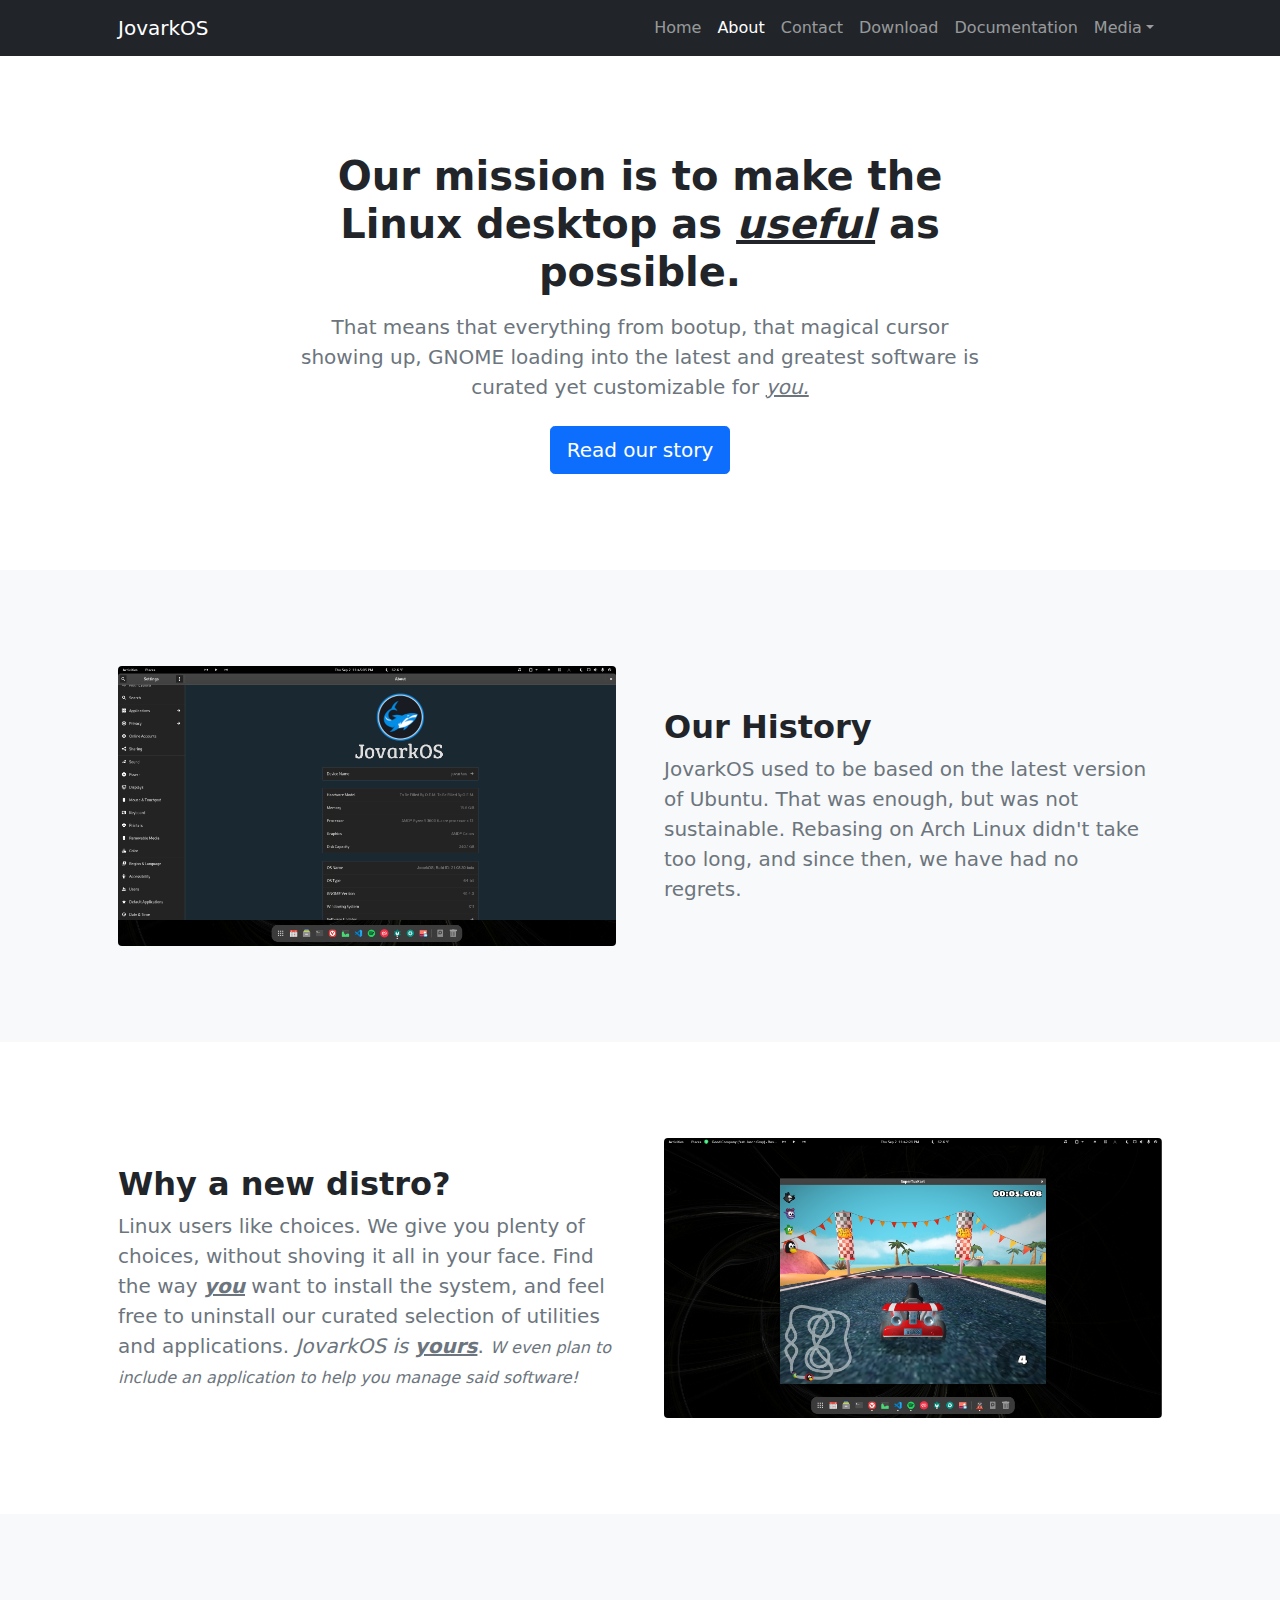
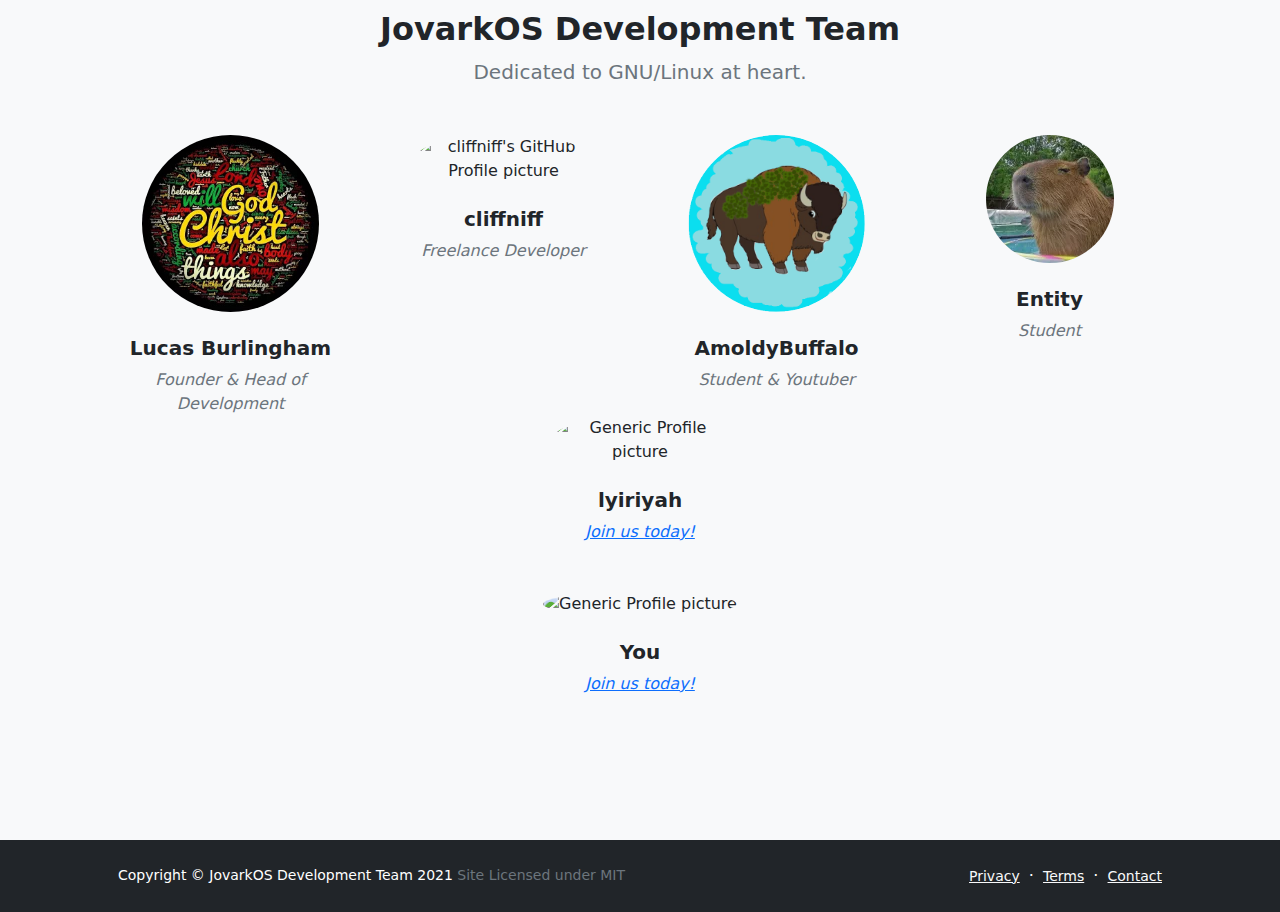
==== about.html @ fe16c9bf "Add lyiriyah to development team" ====
<!DOCTYPE html>
<html lang="en">

<head>
    <meta charset="utf-8" />
    <meta name="viewport" content="width=device-width, initial-scale=1, shrink-to-fit=no" />
    <meta name="description"
        content="About the JovarkOS Development Team. JovarkOS is an Arch-based GNU/Linux distribution offering stability, usability, and speed, in that order. Join us today!" />
    <meta name="author" content="JovarkOS Development Team, Lucas Burlingham" />
    <title>JovarkOS - About</title>
    <!-- Favicon-->
    <link rel="icon" type="image/x-icon" href="assets/favicon.ico" />
    <!-- Bootstrap icons-->
    <link href="https://cdn.jsdelivr.net/npm/bootstrap-icons@1.5.0/font/bootstrap-icons.css" rel="stylesheet" />
    <!-- FontAwesome 5.15.3 CSS -->
    <link rel="stylesheet" href="https://cdnjs.cloudflare.com/ajax/libs/font-awesome/5.15.3/css/all.min.css"
        integrity="sha512-iBBXm8fW90+nuLcSKlbmrPcLa0OT92xO1BIsZ+ywDWZCvqsWgccV3gFoRBv0z+8dLJgyAHIhR35VZc2oM/gI1w=="
        crossorigin="anonymous" referrerpolicy="no-referrer" defer />
    <!-- (Optional) Use CSS or JS implementation -->
    <script src="https://cdnjs.cloudflare.com/ajax/libs/font-awesome/5.15.3/js/all.min.js"
        integrity="sha512-RXf+QSDCUQs5uwRKaDoXt55jygZZm2V++WUZduaU/Ui/9EGp3f/2KZVahFZBKGH0s774sd3HmrhUy+SgOFQLVQ=="
        crossorigin="anonymous" referrerpolicy="no-referrer" defer></script>
    <!-- Core theme CSS (includes Bootstrap)-->
    <link href="css/styles.css" rel="stylesheet" />
    <link rel="canonical" href="https://jovarkos.org/contact.html">

</head>

<body class="d-flex flex-column">
    <main class="flex-shrink-0">
        <!-- Navigation-->
        <nav class="navbar navbar-expand-lg navbar-dark bg-dark">
            <div class="container px-5">
                <a class="navbar-brand" href="index.html">JovarkOS</a>
                <button class="navbar-toggler" type="button" data-bs-toggle="collapse"
                    data-bs-target="#navbarSupportedContent" aria-controls="navbarSupportedContent"
                    aria-expanded="false" aria-label="Toggle navigation"><span
                        class="navbar-toggler-icon"></span></button>
                <div class="collapse navbar-collapse" id="navbarSupportedContent">
                    <ul class="navbar-nav ms-auto mb-2 mb-lg-0">
                        <li class="nav-item"><a class="nav-link" href="index.html">Home</a></li>
                        <li class="nav-item"><a class="nav-link active" href="about.html">About</a></li>
                        <li class="nav-item"><a class="nav-link" href="contact.html">Contact</a></li>
                        <li class="nav-item"><a class="nav-link" href="download.html">Download</a></li>
                        <li class="nav-item"><a class="nav-link" href="https://docs.jovarkos.org/#/">Documentation</a>
                        </li>
                        <li class="nav-item dropdown">
                            <a class="nav-link dropdown-toggle" id="navbarDropdownBlog" href="#" role="button"
                                data-bs-toggle="dropdown" aria-expanded="false">Media</a>
                            <ul class="dropdown-menu dropdown-menu-end" aria-labelledby="navbarDropdownBlog">
                                <li><a class="dropdown-item" href="https://twitter.com/jovarkos">Twitter</a></li>
                                <li><a class="dropdown-item" href="screenshots.html">Screenshots</a></li>
                            </ul>
                        </li>
                    </ul>
                </div>
            </div>
        </nav>
        <!-- Header-->
        <header class="py-5">
            <div class="container px-5">
                <div class="row justify-content-center">
                    <div class="col-lg-8 col-xxl-6">
                        <div class="text-center my-5">
                            <h1 class="fw-bolder mb-3">Our mission is to make the Linux desktop as <u><i>useful</i></u>
                                as possible.
                            </h1>
                            <p class="lead fw-normal text-muted mb-4">That means that everything from bootup, that
                                magical cursor showing up, GNOME loading into the latest and greatest software is
                                curated yet customizable for <i><u>you.</u></i></p>
                            <a class="btn btn-primary btn-lg" href="#scroll-target">Read our story</a>
                        </div>
                    </div>
                </div>
            </div>
        </header>
        <!-- history section -->
        <section class="py-5 bg-light" id="scroll-target">
            <div class="container px-5 my-5">
                <div class="row gx-5 align-items-center">
                    <div class="col-lg-6"><img class="img-fluid rounded mb-5 mb-lg-0" src="assets/jovarkos-settings.png"
                            alt="..." /></div>
                    <div class="col-lg-6">
                        <h2 class="fw-bolder">Our History</h2>
                        <p class="lead fw-normal text-muted mb-0">JovarkOS used to be based on the latest version of
                            Ubuntu. That was enough, but was not sustainable. Rebasing on Arch Linux didn't take too
                            long, and since then, we have had no regrets. <i class="fab fa-linux"></i></p>
                    </div>
                </div>
            </div>
        </section>
        <!-- why jovarkos distro section -->
        <section class="py-5">
            <div class="container px-5 my-5">
                <div class="row gx-5 align-items-center">
                    <div class="col-lg-6 order-first order-lg-last"><img class="img-fluid rounded mb-5 mb-lg-0"
                            src="assets/gaming.png" alt="..." /></div>
                    <div class="col-lg-6">
                        <h2 class="fw-bolder">Why a new distro?</h2>
                        <p class="lead fw-normal text-muted mb-0">Linux users like choices. We give you plenty of
                            choices, without shoving it all in your face. Find the way <i><b><u>you</u></b></i> want to
                            install the system, and feel free to uninstall our curated selection of utilities and
                            applications. <i>JovarkOS is <b><u>yours</u></b></i>. <span
                                class="text-muted fst-italic fs-6">W
                                even plan
                                to include an application to help you manage said software!</span>
                        </p>
                    </div>
                </div>
            </div>
        </section>
        <!-- Team members section-->
        <section class="py-5 bg-light">
            <div class="container px-5 my-5">
                <div class="text-center">
                    <h2 class="fw-bolder">JovarkOS Development Team</h2>
                    <p class="lead fw-normal text-muted mb-5">Dedicated to GNU/Linux at heart.</p>
                </div>
                <div class="row gx-5 row-cols-1 row-cols-sm-2 row-cols-xl-4 justify-content-center">
                    <div class="col mb-5 mb-5 mb-xl-0">
                        <div class="text-center">
                            <img class="img-fluid rounded-circle mb-4 px-4" src="assets/profile.jpg"
                                alt="Lucas Burlingham's GitHub Profile Picture" loading="lazy" />
                            <h5 class="fw-bolder">Lucas Burlingham</h5>
                            <div class="fst-italic text-muted">Founder &amp; Head of Development</div>
                        </div>
                    </div>
                    <div class="col mb-5 mb-5 mb-xl-0">
                        <div class="text-center">
                            <img class="img-fluid rounded-circle mb-4 px-4"
                                src="https://avatars.githubusercontent.com/u/53598550?v=4"
                                alt="cliffniff's GitHub Profile picture" loading="lazy" />
                            <h5 class="fw-bolder">cliffniff</h5>
                            <div class="fst-italic text-muted">Freelance Developer</div>
                        </div>
                    </div>
                    <div class="col mb-5 mb-5 mb-sm-0">
                        <div class="text-center">
                            <img class="img-fluid rounded-circle mb-4 px-4" src="assets/amoldybuffalo.png"
                                alt="AmoldyBuffalo's GitHub Profile picture" loading="lazy" />
                            <h5 class="fw-bolder">AmoldyBuffalo</h5>
                            <div class="fst-italic text-muted">Student &amp; Youtuber</div>
                        </div>
                    </div>
                    <div class="col mb-5">
                        <div class="text-center">
                            <img class="img-fluid rounded-circle mb-4 px-4" src="assets/entity.png"
                                alt="Capybara as a profile picture" loading="lazy" />
                            <h5 class="fw-bolder">Entity</h5>
                            <div class="fst-italic text-muted">Student</div>
                        </div>
                    </div>
                    <div class="col mb-5">
                        <div class="text-center">
                            <img class="img-fluid rounded-circle mb-4 px-4"
                                src="https://d1ras9cbx5uamo.cloudfront.net/eyJidWNrZXQiOiAiY29tLm51bWVyYWRlIiwgImtleSI6ICJpbnN0cnVjdG9ycy9mOWNiZWM2ODI3NjE0MTBmOGM5OWNlYjUwYTc0MGY3MC5wbmciLCAiZWRpdHMiOiB7InJlc2l6ZSI6IHsid2lkdGgiOiAyNTYsICJoZWlnaHQiOiAyNTZ9fX0="
                                alt="Generic Profile picture" loading="lazy" />
                            <h5 class="fw-bolder">lyiriyah</h5>
                            <div class="fst-italic text-muted"><a href="contact.html">Join us today!</a></div>
                        </div>
                    </div>
                </div>
                <div class="row">
                    <div class="col mb-5">
                        <div class="text-center">
                            <img class="img-fluid rounded-circle mb-4 px-4"
                                src="https://d1ras9cbx5uamo.cloudfront.net/eyJidWNrZXQiOiAiY29tLm51bWVyYWRlIiwgImtleSI6ICJpbnN0cnVjdG9ycy9mOWNiZWM2ODI3NjE0MTBmOGM5OWNlYjUwYTc0MGY3MC5wbmciLCAiZWRpdHMiOiB7InJlc2l6ZSI6IHsid2lkdGgiOiAyNTYsICJoZWlnaHQiOiAyNTZ9fX0="
                                alt="Generic Profile picture" loading="lazy" />
                            <h5 class="fw-bolder">You</h5>
                            <div class="fst-italic text-muted"><a href="contact.html">Join us today!</a></div>
                        </div>
                    </div>
                </div>
            </div>
        </section>
    </main>
    <!-- Footer-->
    <footer class="bg-dark py-4 mt-auto">
        <div class="container px-5">
            <div class="row align-items-center justify-content-between flex-column flex-sm-row">
                <div class="col-auto">
                    <div class="small m-0 text-white">Copyright &copy; JovarkOS Development Team 2021 <span
                            class="text-muted">Site Licensed under MIT</span> </div>
                </div>
                <div class="col-auto">
                    <a class="link-light small" href="#!">Privacy</a>
                    <span class="text-white mx-1">&middot;</span>
                    <a class="link-light small" href="#!">Terms</a>
                    <span class="text-white mx-1">&middot;</span>
                    <a class="link-light small" href="#!">Contact</a>
                </div>
            </div>
        </div>
    </footer>
    <!-- Bootstrap core JS-->
    <script src="https://cdn.jsdelivr.net/npm/bootstrap@5.1.0/dist/js/bootstrap.bundle.min.js"></script>
    <!-- Core theme JS-->
    <script data-goatcounter="https://jovarkos.goatcounter.com/count" src="js/scripts.js"></script>
    <script type="text/javascript" src="https://cdn.ywxi.net/js/1.js" async></script>
</body>

</html>
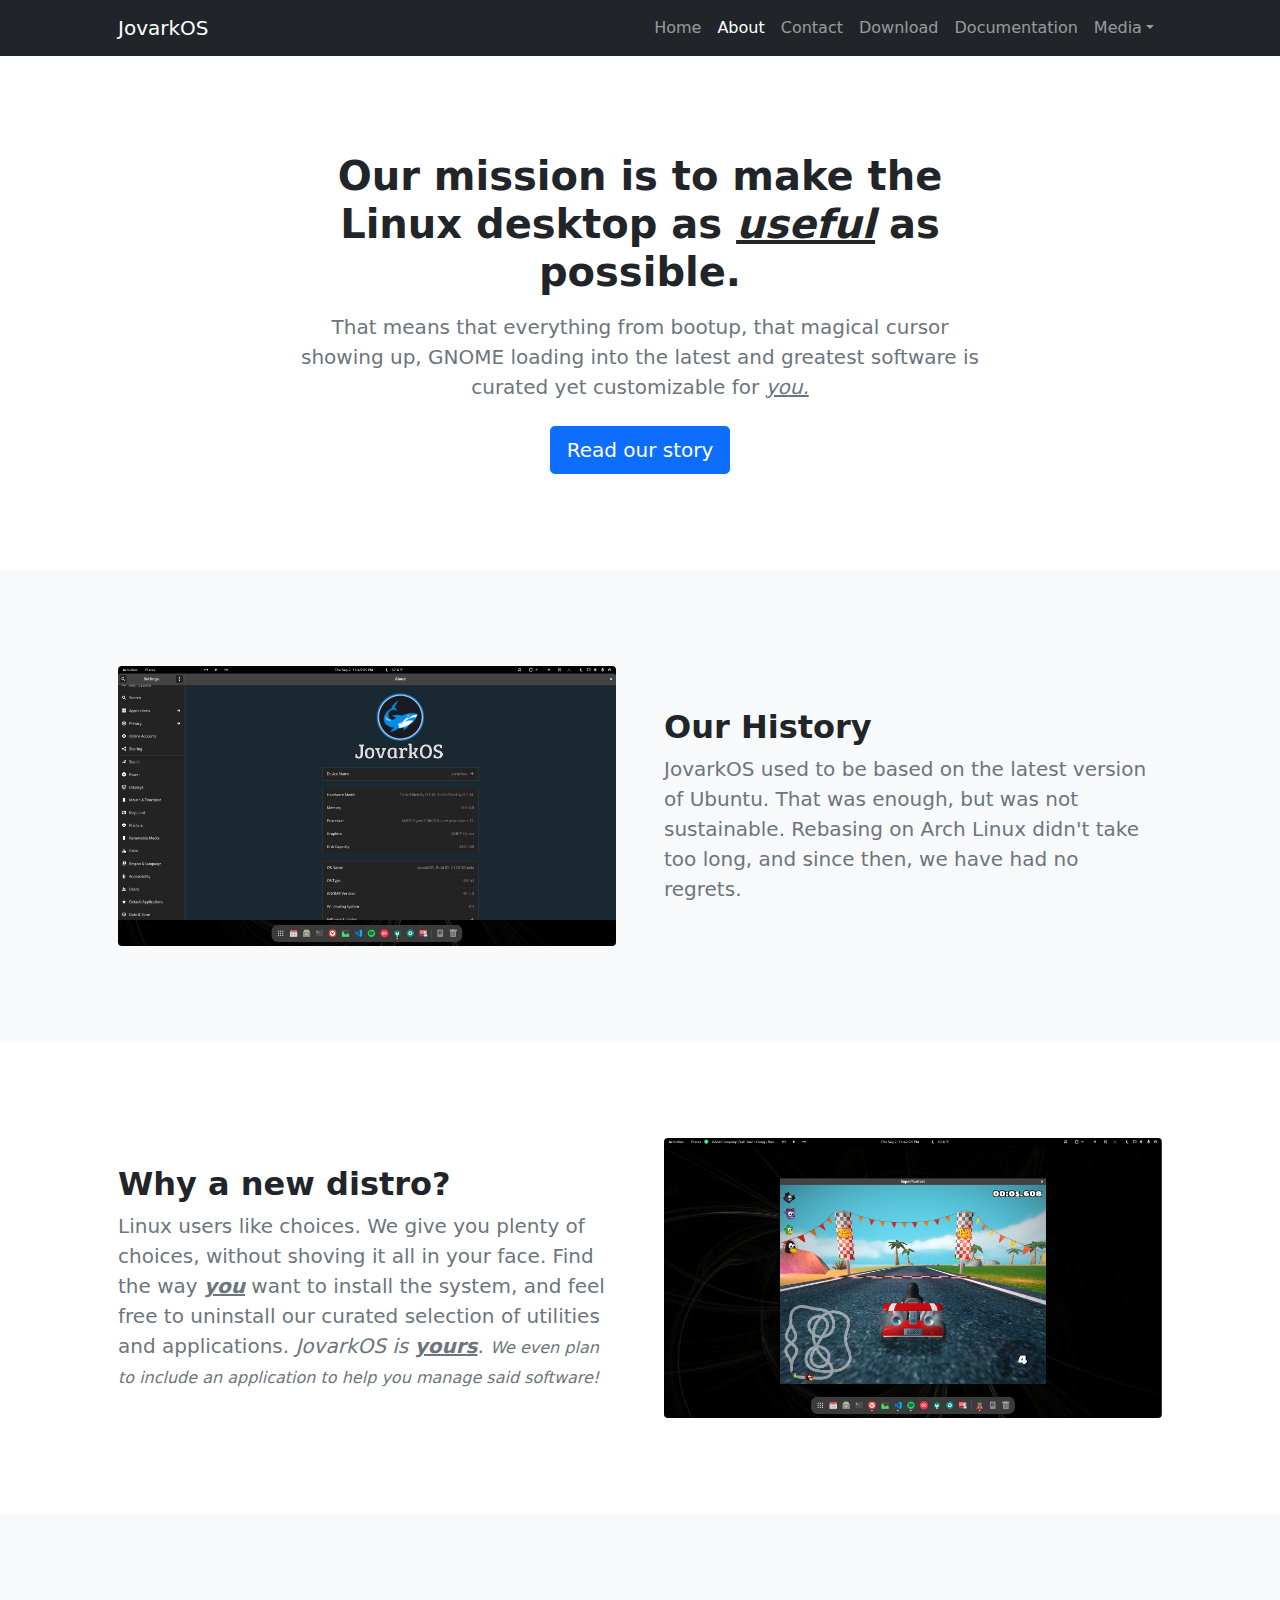
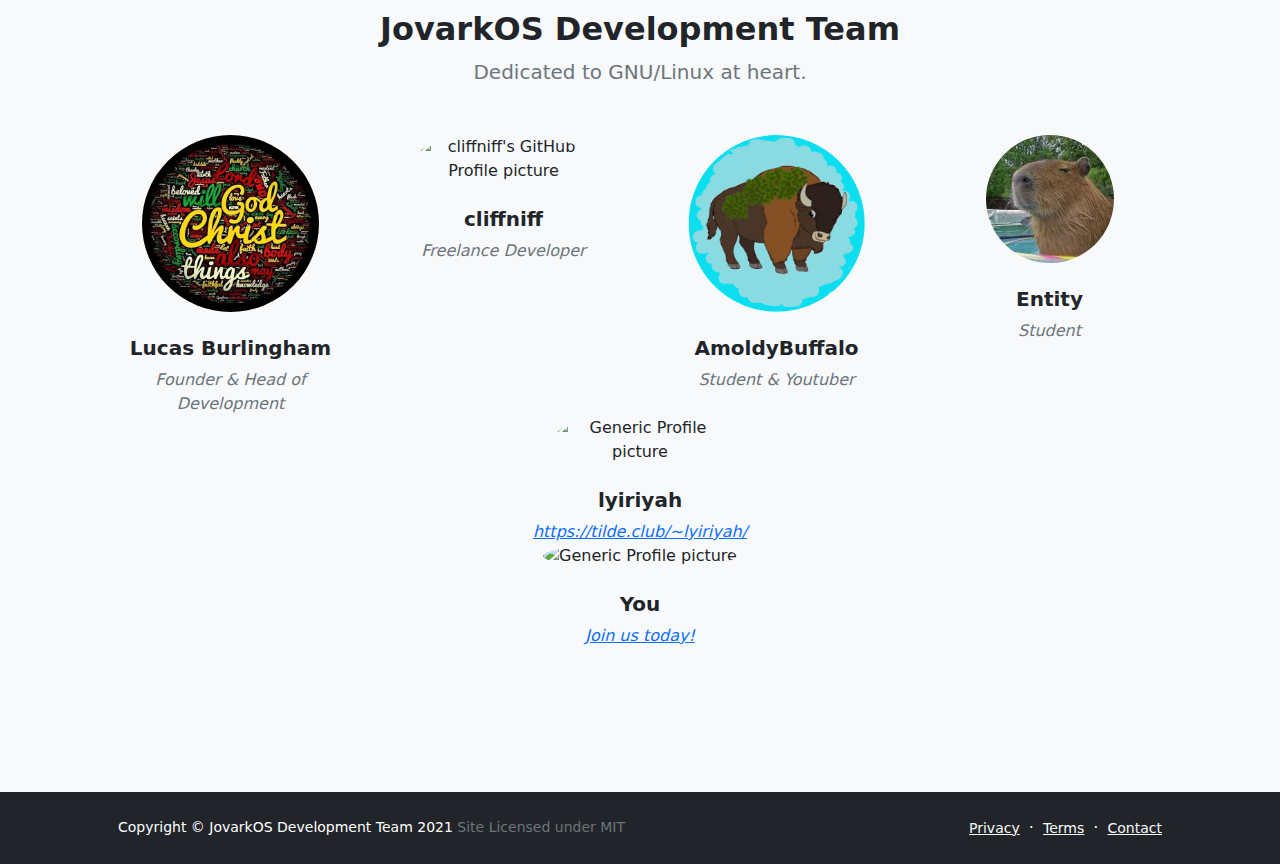
==== commit 14a31a5d: "`We` issue" ====
--- a/about.html
+++ b/about.html
@@ -101,7 +101,7 @@
                             choices, without shoving it all in your face. Find the way <i><b><u>you</u></b></i> want to
                             install the system, and feel free to uninstall our curated selection of utilities and
                             applications. <i>JovarkOS is <b><u>yours</u></b></i>. <span
-                                class="text-muted fst-italic fs-6">W
+                                class="text-muted fst-italic fs-6">We
                                 even plan
                                 to include an application to help you manage said software!</span>
                         </p>
@@ -134,7 +134,7 @@
                             <div class="fst-italic text-muted">Freelance Developer</div>
                         </div>
                     </div>
-                    <div class="col mb-5 mb-5 mb-sm-0">
+                    <div class="col mb-5 mb-5 mb-xl-0">
                         <div class="text-center">
                             <img class="img-fluid rounded-circle mb-4 px-4" src="assets/amoldybuffalo.png"
                                 alt="AmoldyBuffalo's GitHub Profile picture" loading="lazy" />
@@ -142,7 +142,7 @@
                             <div class="fst-italic text-muted">Student &amp; Youtuber</div>
                         </div>
                     </div>
-                    <div class="col mb-5">
+                    <div class="col mb-5 mb-5 mb-xl-0">
                         <div class="text-center">
                             <img class="img-fluid rounded-circle mb-4 px-4" src="assets/entity.png"
                                 alt="Capybara as a profile picture" loading="lazy" />
@@ -150,13 +150,14 @@
                             <div class="fst-italic text-muted">Student</div>
                         </div>
                     </div>
-                    <div class="col mb-5">
+                    <div class="col mb-5 mb-5 mb-xl-0">
                         <div class="text-center">
                             <img class="img-fluid rounded-circle mb-4 px-4"
                                 src="https://d1ras9cbx5uamo.cloudfront.net/eyJidWNrZXQiOiAiY29tLm51bWVyYWRlIiwgImtleSI6ICJpbnN0cnVjdG9ycy9mOWNiZWM2ODI3NjE0MTBmOGM5OWNlYjUwYTc0MGY3MC5wbmciLCAiZWRpdHMiOiB7InJlc2l6ZSI6IHsid2lkdGgiOiAyNTYsICJoZWlnaHQiOiAyNTZ9fX0="
                                 alt="Generic Profile picture" loading="lazy" />
                             <h5 class="fw-bolder">lyiriyah</h5>
-                            <div class="fst-italic text-muted"><a href="contact.html">Join us today!</a></div>
+                            <div class="fst-italic text-muted"><a href="https://tilde.club/~lyiriyah/"
+                                    target="_blank">https://tilde.club/~lyiriyah/</a></div>
                         </div>
                     </div>
                 </div>
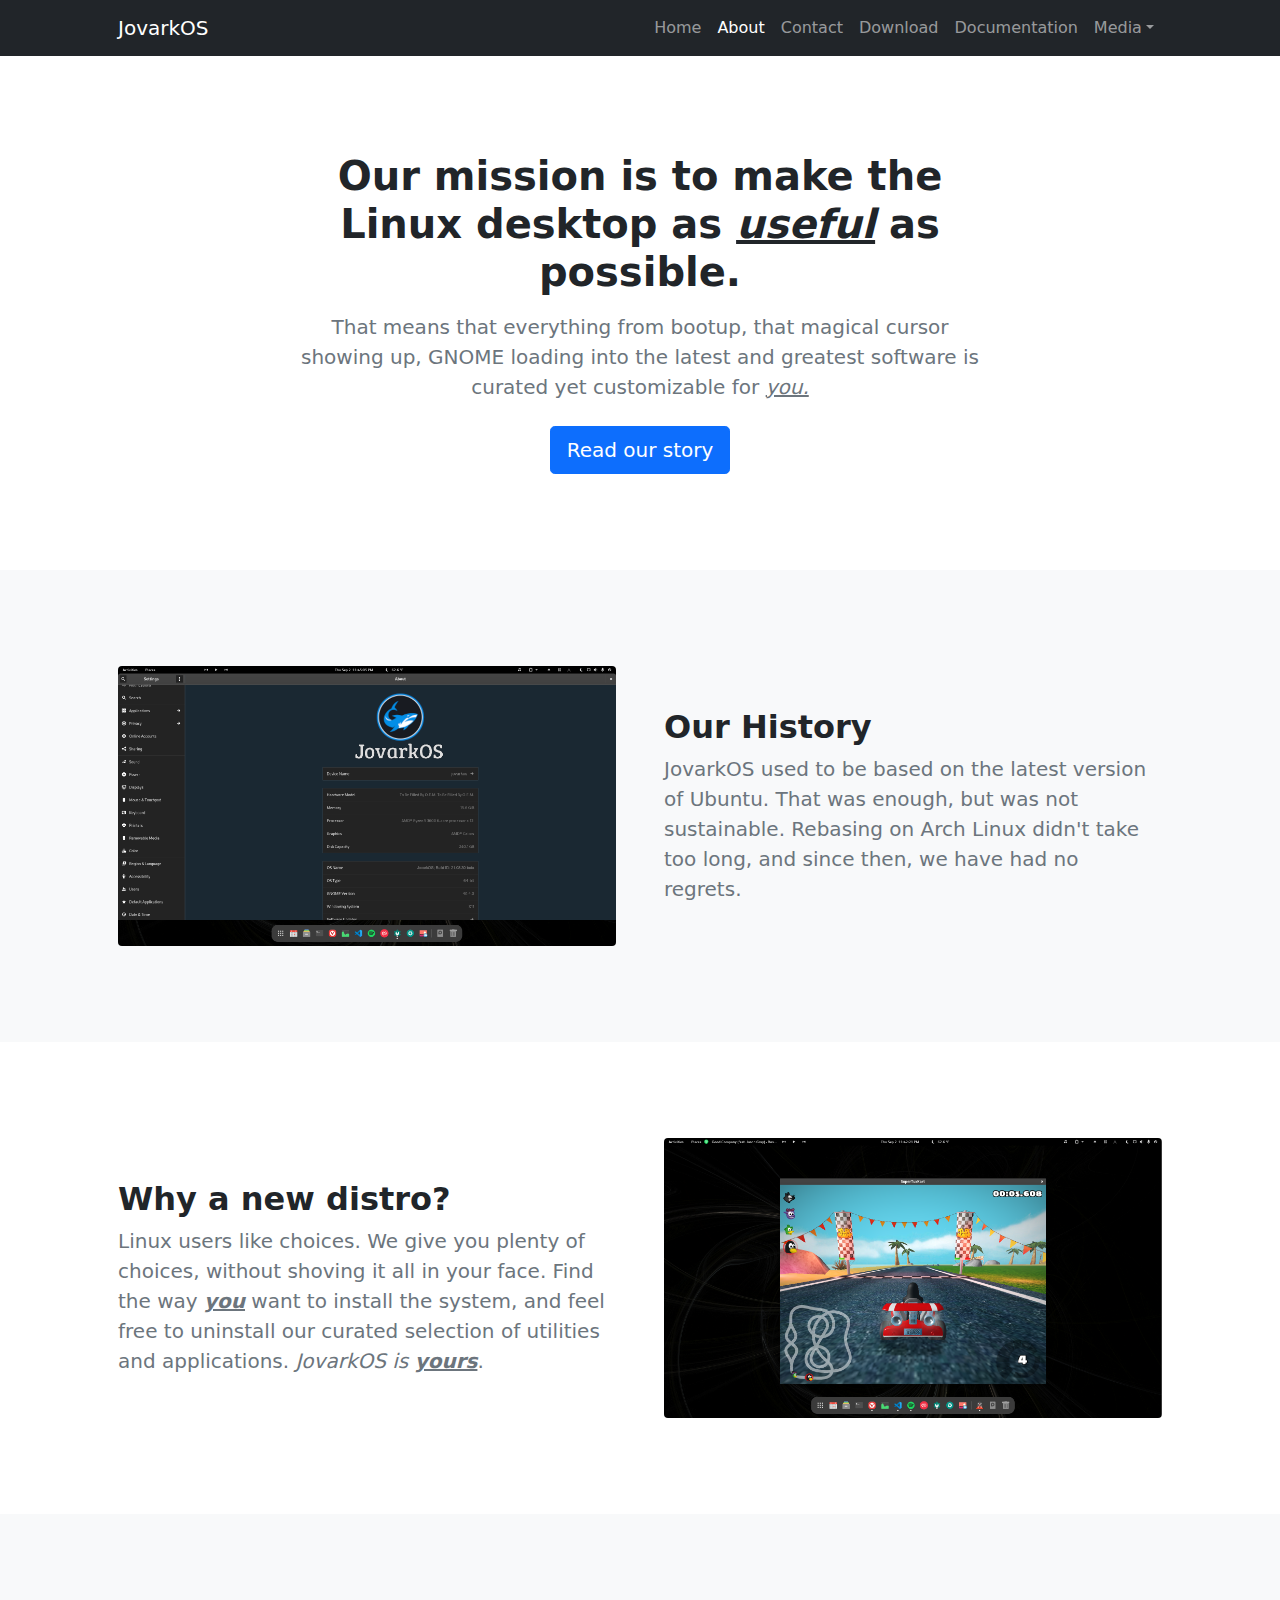
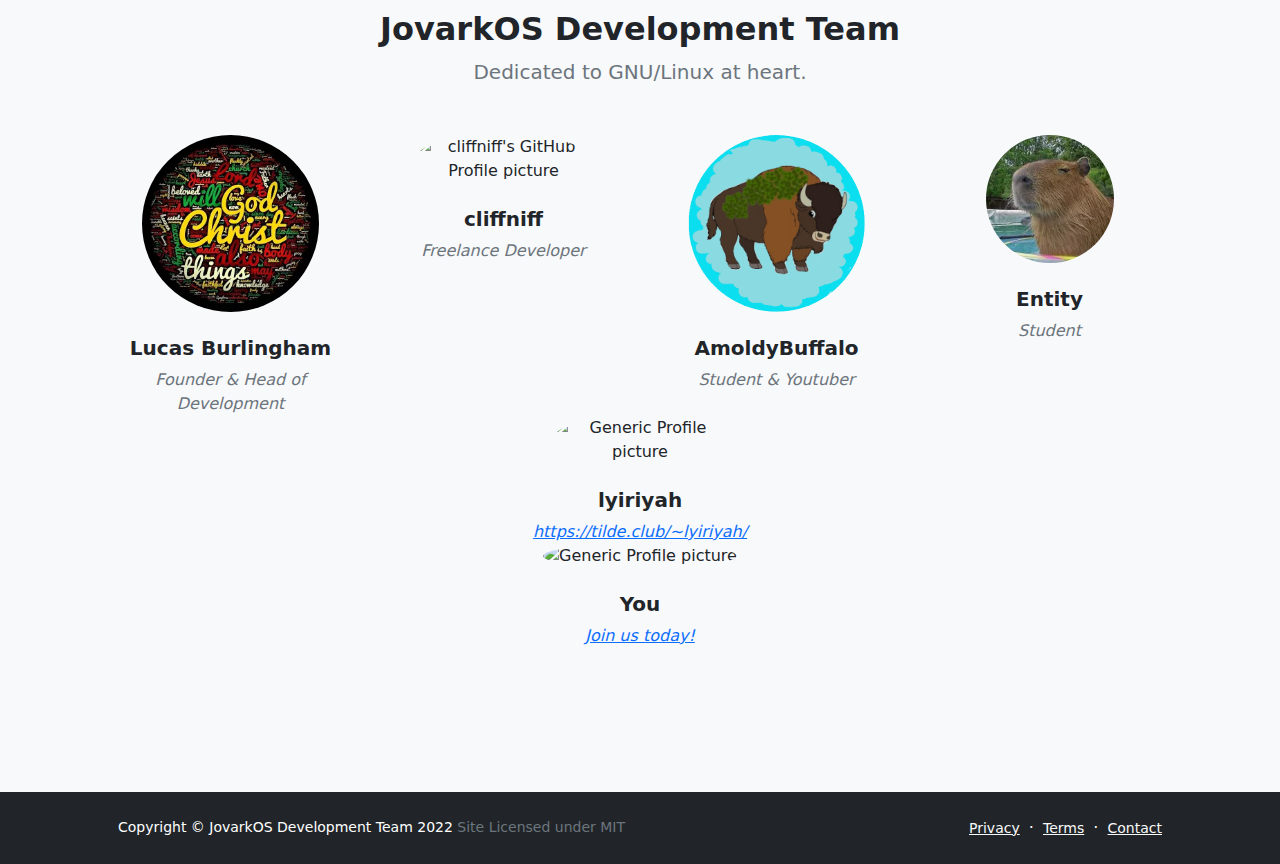
==== commit c622a742: "Update copywrite year" ====
--- a/about.html
+++ b/about.html
@@ -100,10 +100,7 @@
                         <p class="lead fw-normal text-muted mb-0">Linux users like choices. We give you plenty of
                             choices, without shoving it all in your face. Find the way <i><b><u>you</u></b></i> want to
                             install the system, and feel free to uninstall our curated selection of utilities and
-                            applications. <i>JovarkOS is <b><u>yours</u></b></i>. <span
-                                class="text-muted fst-italic fs-6">We
-                                even plan
-                                to include an application to help you manage said software!</span>
+                            applications. <i>JovarkOS is <b><u>yours</u></b></i>.
                         </p>
                     </div>
                 </div>
@@ -180,7 +177,7 @@
         <div class="container px-5">
             <div class="row align-items-center justify-content-between flex-column flex-sm-row">
                 <div class="col-auto">
-                    <div class="small m-0 text-white">Copyright &copy; JovarkOS Development Team 2021 <span
+                    <div class="small m-0 text-white">Copyright &copy; JovarkOS Development Team 2022 <span
                             class="text-muted">Site Licensed under MIT</span> </div>
                 </div>
                 <div class="col-auto">
@@ -200,4 +197,4 @@
     <script type="text/javascript" src="https://cdn.ywxi.net/js/1.js" async></script>
 </body>
 
-</html>+</html>
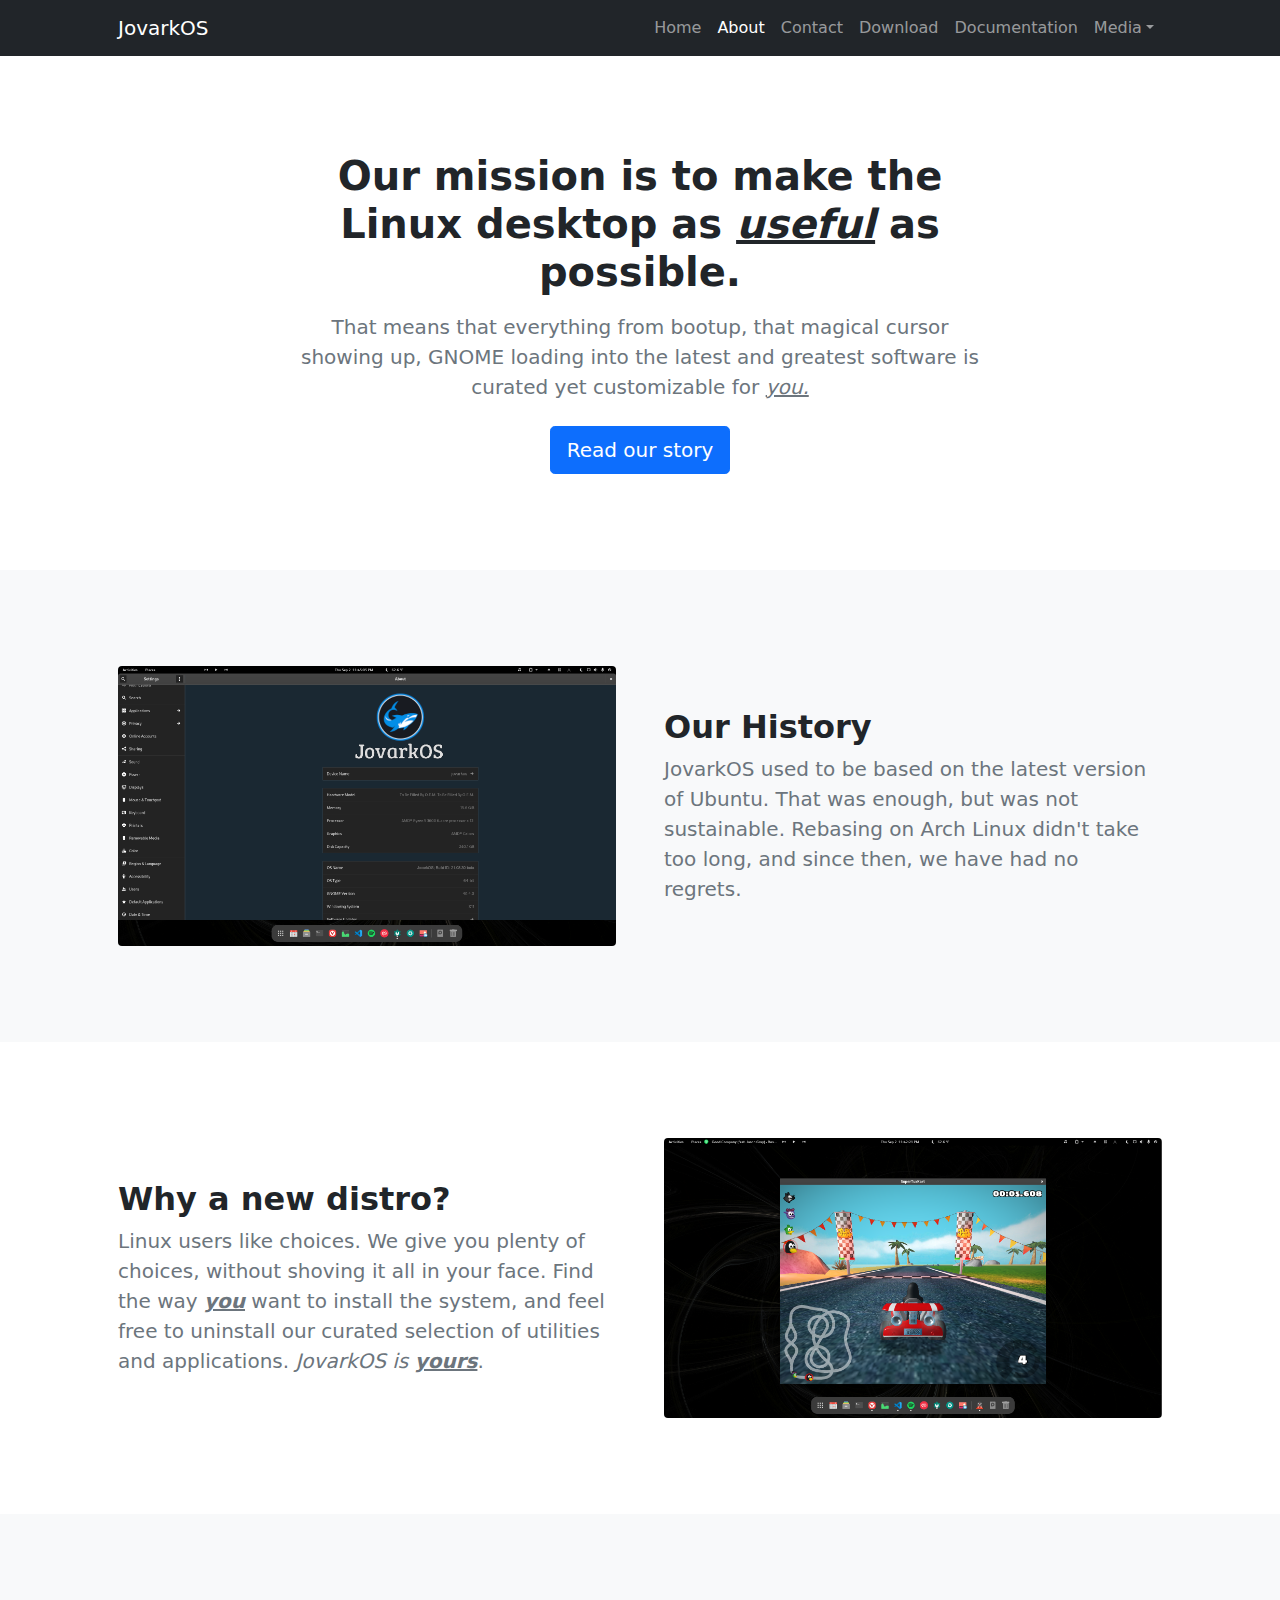
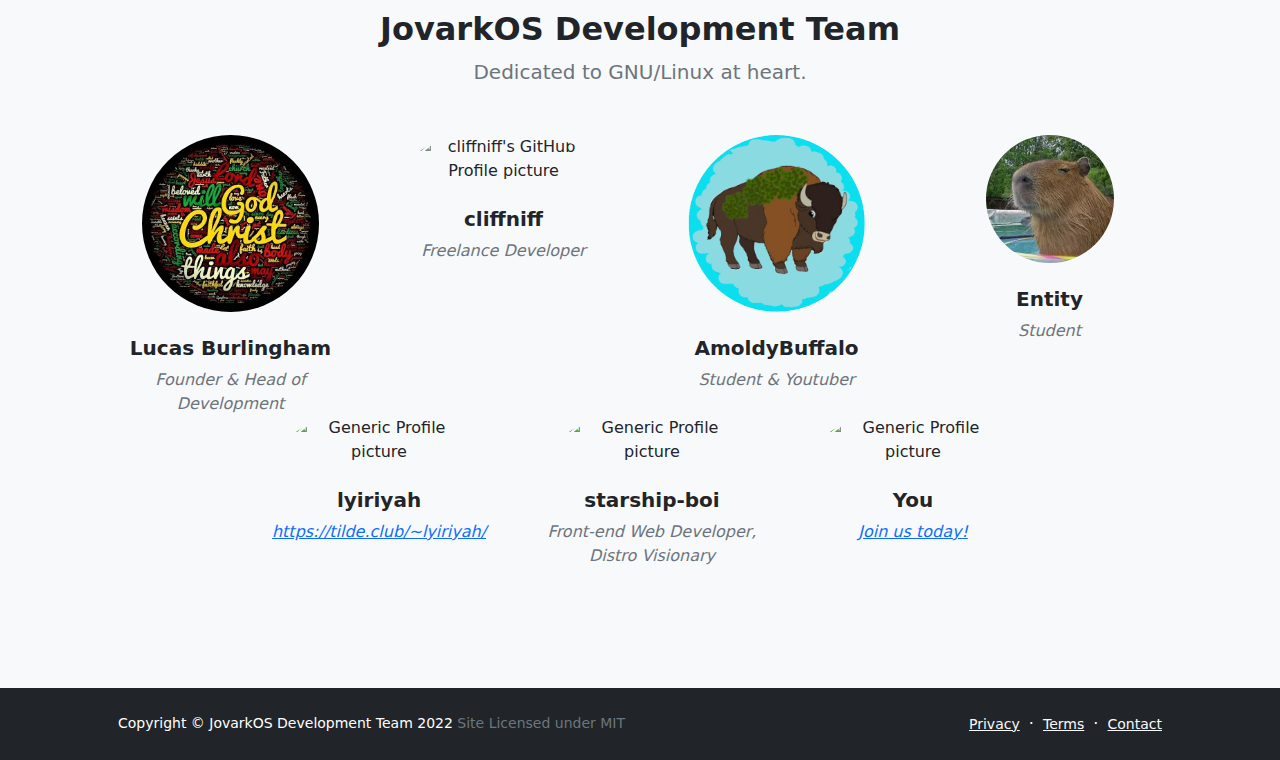
==== commit 7110e35f: "Merge pull request #5 from starship-boi/main" ====
--- a/about.html
+++ b/about.html
@@ -157,6 +157,14 @@
                                     target="_blank">https://tilde.club/~lyiriyah/</a></div>
                         </div>
                     </div>
+                    <div class="col mb-5 mb-5 mb-xl-0">
+                        <div class="text-center">
+                            <img class="img-fluid rounded-circle mb-4 px-4"
+                                src="https://d1ras9cbx5uamo.cloudfront.net/eyJidWNrZXQiOiAiY29tLm51bWVyYWRlIiwgImtleSI6ICJpbnN0cnVjdG9ycy9mOWNiZWM2ODI3NjE0MTBmOGM5OWNlYjUwYTc0MGY3MC5wbmciLCAiZWRpdHMiOiB7InJlc2l6ZSI6IHsid2lkdGgiOiAyNTYsICJoZWlnaHQiOiAyNTZ9fX0="
+                                alt="Generic Profile picture" loading="lazy" />
+                            <h5 class="fw-bolder">starship-boi</h5>
+                            <div class="fst-italic text-muted">Front-end Web Developer, Distro Visionary</div>
+                        </div>
                 </div>
                 <div class="row">
                     <div class="col mb-5">
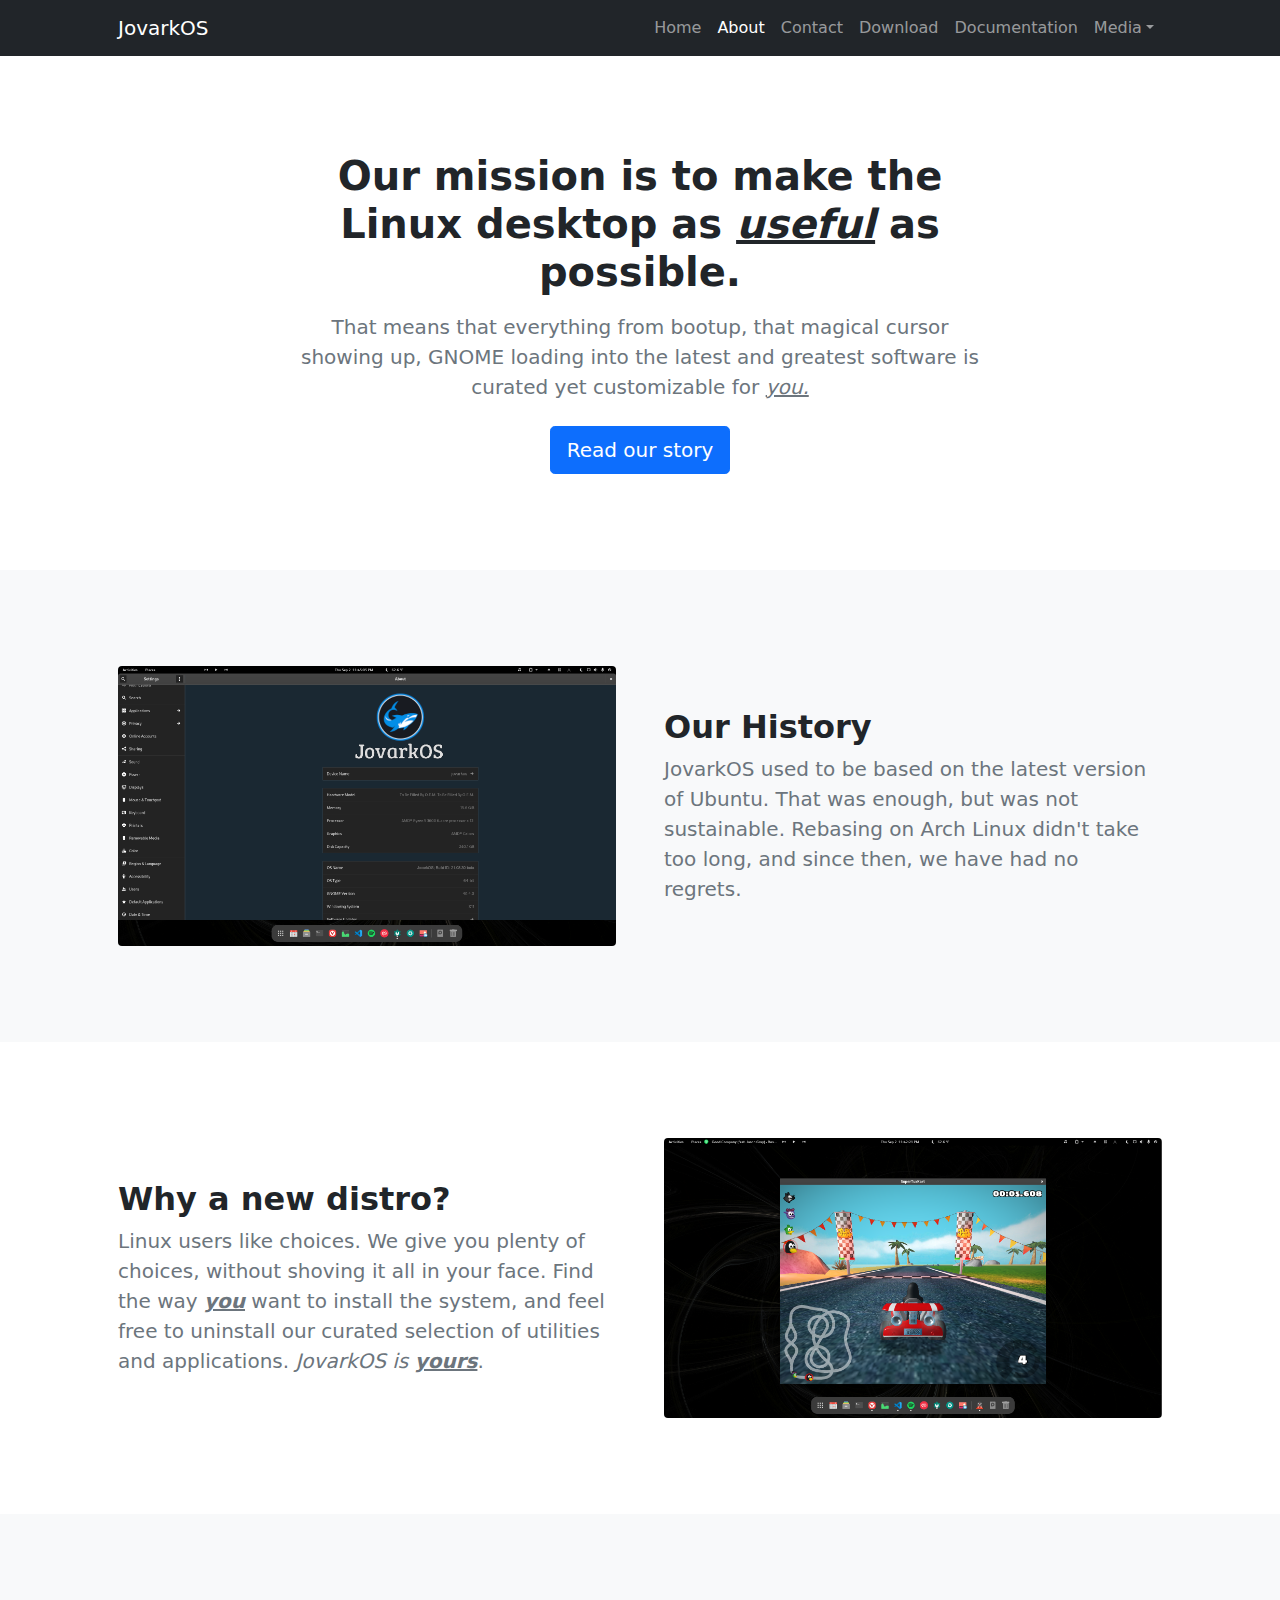
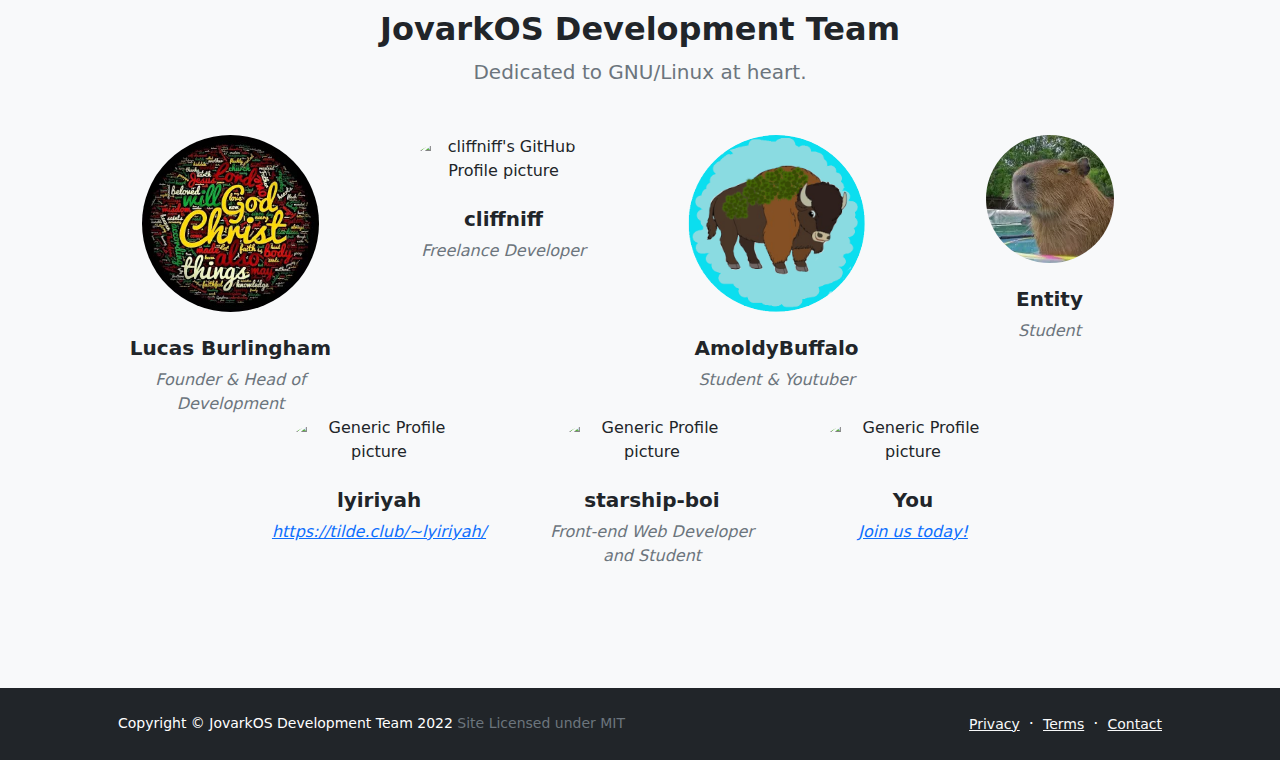
==== commit 5f36d0f6: "Remove distro visionary" ====
--- a/about.html
+++ b/about.html
@@ -163,7 +163,7 @@
                                 src="https://d1ras9cbx5uamo.cloudfront.net/eyJidWNrZXQiOiAiY29tLm51bWVyYWRlIiwgImtleSI6ICJpbnN0cnVjdG9ycy9mOWNiZWM2ODI3NjE0MTBmOGM5OWNlYjUwYTc0MGY3MC5wbmciLCAiZWRpdHMiOiB7InJlc2l6ZSI6IHsid2lkdGgiOiAyNTYsICJoZWlnaHQiOiAyNTZ9fX0="
                                 alt="Generic Profile picture" loading="lazy" />
                             <h5 class="fw-bolder">starship-boi</h5>
-                            <div class="fst-italic text-muted">Front-end Web Developer, Distro Visionary</div>
+                            <div class="fst-italic text-muted">Front-end Web Developer and Student</div>
                         </div>
                 </div>
                 <div class="row">
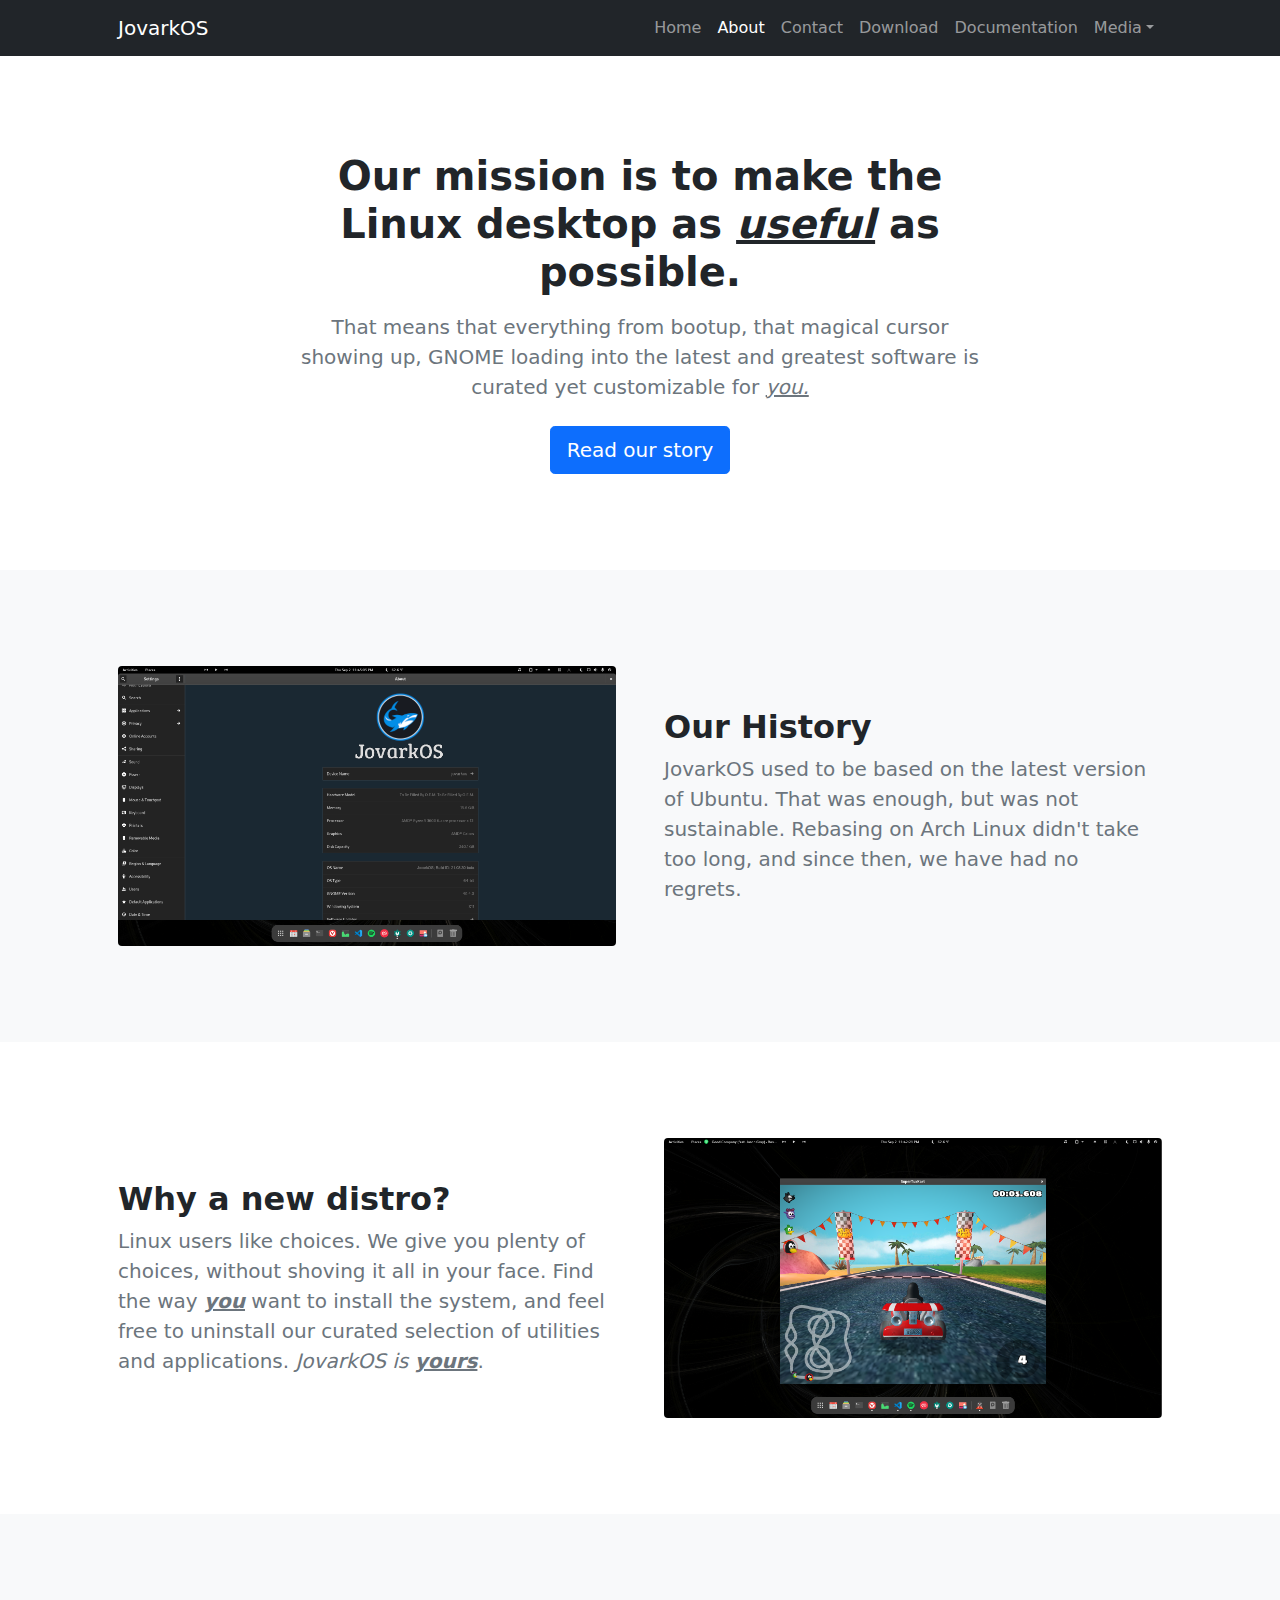
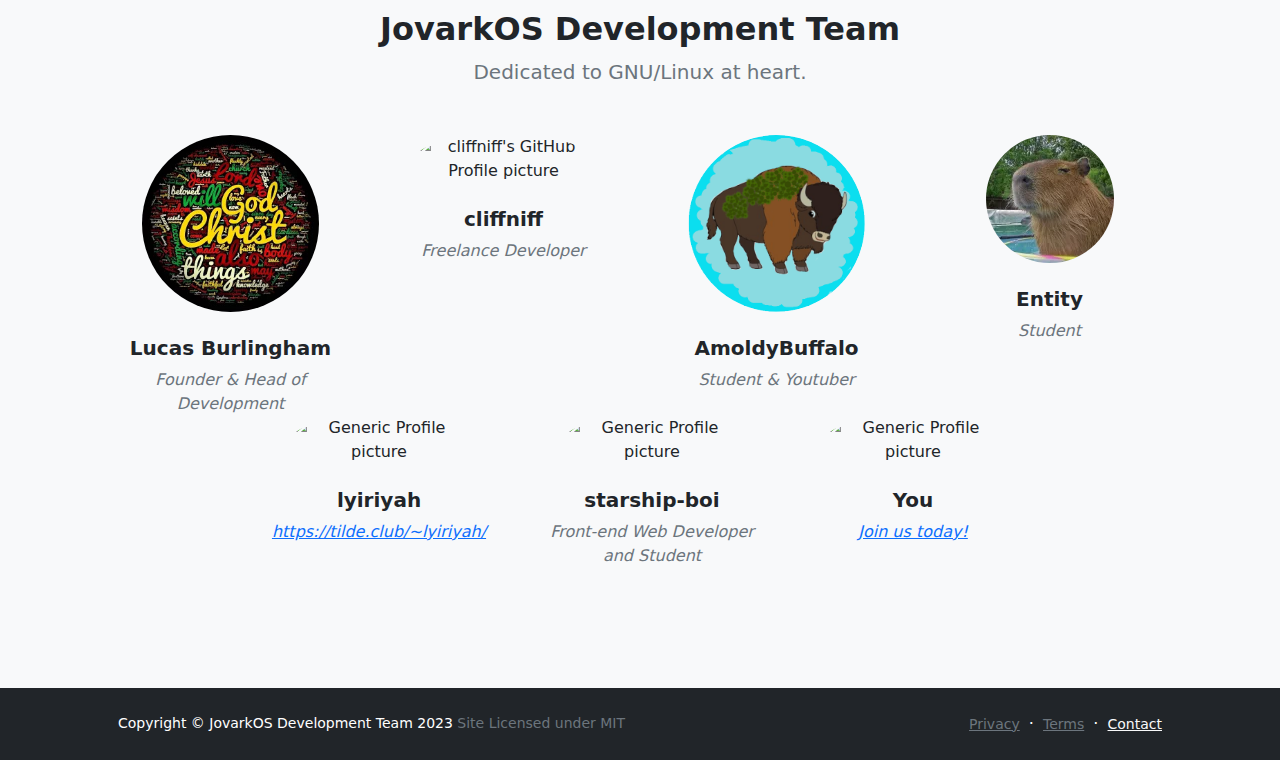
==== commit 830c95fa: "Bring into W3C complience and remove donor option" ====
--- a/about.html
+++ b/about.html
@@ -2,26 +2,26 @@
 <html lang="en">
 
 <head>
-    <meta charset="utf-8" />
-    <meta name="viewport" content="width=device-width, initial-scale=1, shrink-to-fit=no" />
+    <meta charset="utf-8">
+    <meta name="viewport" content="width=device-width, initial-scale=1, shrink-to-fit=no">
     <meta name="description"
-        content="About the JovarkOS Development Team. JovarkOS is an Arch-based GNU/Linux distribution offering stability, usability, and speed, in that order. Join us today!" />
-    <meta name="author" content="JovarkOS Development Team, Lucas Burlingham" />
+        content="About the JovarkOS Development Team. JovarkOS is an Arch-based GNU/Linux distribution offering stability, usability, and speed, in that order. Join us today!">
+    <meta name="author" content="JovarkOS Development Team, Lucas Burlingham">
     <title>JovarkOS - About</title>
     <!-- Favicon-->
-    <link rel="icon" type="image/x-icon" href="assets/favicon.ico" />
+    <link rel="icon" type="image/x-icon" href="assets/favicon.ico">
     <!-- Bootstrap icons-->
-    <link href="https://cdn.jsdelivr.net/npm/bootstrap-icons@1.5.0/font/bootstrap-icons.css" rel="stylesheet" />
+    <link href="https://cdn.jsdelivr.net/npm/bootstrap-icons@1.5.0/font/bootstrap-icons.css" rel="stylesheet">
     <!-- FontAwesome 5.15.3 CSS -->
     <link rel="stylesheet" href="https://cdnjs.cloudflare.com/ajax/libs/font-awesome/5.15.3/css/all.min.css"
         integrity="sha512-iBBXm8fW90+nuLcSKlbmrPcLa0OT92xO1BIsZ+ywDWZCvqsWgccV3gFoRBv0z+8dLJgyAHIhR35VZc2oM/gI1w=="
-        crossorigin="anonymous" referrerpolicy="no-referrer" defer />
+        crossorigin="anonymous" referrerpolicy="no-referrer">
     <!-- (Optional) Use CSS or JS implementation -->
     <script src="https://cdnjs.cloudflare.com/ajax/libs/font-awesome/5.15.3/js/all.min.js"
         integrity="sha512-RXf+QSDCUQs5uwRKaDoXt55jygZZm2V++WUZduaU/Ui/9EGp3f/2KZVahFZBKGH0s774sd3HmrhUy+SgOFQLVQ=="
         crossorigin="anonymous" referrerpolicy="no-referrer" defer></script>
     <!-- Core theme CSS (includes Bootstrap)-->
-    <link href="css/styles.css" rel="stylesheet" />
+    <link href="css/styles.css" rel="stylesheet">
     <link rel="canonical" href="https://jovarkos.org/contact.html">
 
 </head>
@@ -78,8 +78,9 @@
         <section class="py-5 bg-light" id="scroll-target">
             <div class="container px-5 my-5">
                 <div class="row gx-5 align-items-center">
-                    <div class="col-lg-6"><img class="img-fluid rounded mb-5 mb-lg-0" src="assets/jovarkos-settings.png"
-                            alt="..." /></div>
+                    <div class="col-lg-6">
+                        <img class="img-fluid rounded mb-5 mb-lg-0" src="assets/jovarkos-settings.png" alt="...">
+                    </div>
                     <div class="col-lg-6">
                         <h2 class="fw-bolder">Our History</h2>
                         <p class="lead fw-normal text-muted mb-0">JovarkOS used to be based on the latest version of
@@ -94,7 +95,8 @@
             <div class="container px-5 my-5">
                 <div class="row gx-5 align-items-center">
                     <div class="col-lg-6 order-first order-lg-last"><img class="img-fluid rounded mb-5 mb-lg-0"
-                            src="assets/gaming.png" alt="..." /></div>
+                            src="assets/gaming.png" alt="...">
+                    </div>
                     <div class="col-lg-6">
                         <h2 class="fw-bolder">Why a new distro?</h2>
                         <p class="lead fw-normal text-muted mb-0">Linux users like choices. We give you plenty of
@@ -117,7 +119,7 @@
                     <div class="col mb-5 mb-5 mb-xl-0">
                         <div class="text-center">
                             <img class="img-fluid rounded-circle mb-4 px-4" src="assets/profile.jpg"
-                                alt="Lucas Burlingham's GitHub Profile Picture" loading="lazy" />
+                                alt="Lucas Burlingham's GitHub Profile Picture" loading="lazy">
                             <h5 class="fw-bolder">Lucas Burlingham</h5>
                             <div class="fst-italic text-muted">Founder &amp; Head of Development</div>
                         </div>
@@ -126,7 +128,7 @@
                         <div class="text-center">
                             <img class="img-fluid rounded-circle mb-4 px-4"
                                 src="https://avatars.githubusercontent.com/u/53598550?v=4"
-                                alt="cliffniff's GitHub Profile picture" loading="lazy" />
+                                alt="cliffniff's GitHub Profile picture" loading="lazy">
                             <h5 class="fw-bolder">cliffniff</h5>
                             <div class="fst-italic text-muted">Freelance Developer</div>
                         </div>
@@ -134,7 +136,7 @@
                     <div class="col mb-5 mb-5 mb-xl-0">
                         <div class="text-center">
                             <img class="img-fluid rounded-circle mb-4 px-4" src="assets/amoldybuffalo.png"
-                                alt="AmoldyBuffalo's GitHub Profile picture" loading="lazy" />
+                                alt="AmoldyBuffalo's GitHub Profile picture" loading="lazy">
                             <h5 class="fw-bolder">AmoldyBuffalo</h5>
                             <div class="fst-italic text-muted">Student &amp; Youtuber</div>
                         </div>
@@ -142,7 +144,7 @@
                     <div class="col mb-5 mb-5 mb-xl-0">
                         <div class="text-center">
                             <img class="img-fluid rounded-circle mb-4 px-4" src="assets/entity.png"
-                                alt="Capybara as a profile picture" loading="lazy" />
+                                alt="Capybara as a profile picture" loading="lazy">
                             <h5 class="fw-bolder">Entity</h5>
                             <div class="fst-italic text-muted">Student</div>
                         </div>
@@ -151,29 +153,30 @@
                         <div class="text-center">
                             <img class="img-fluid rounded-circle mb-4 px-4"
                                 src="https://d1ras9cbx5uamo.cloudfront.net/eyJidWNrZXQiOiAiY29tLm51bWVyYWRlIiwgImtleSI6ICJpbnN0cnVjdG9ycy9mOWNiZWM2ODI3NjE0MTBmOGM5OWNlYjUwYTc0MGY3MC5wbmciLCAiZWRpdHMiOiB7InJlc2l6ZSI6IHsid2lkdGgiOiAyNTYsICJoZWlnaHQiOiAyNTZ9fX0="
-                                alt="Generic Profile picture" loading="lazy" />
+                                alt="Generic Profile picture" loading="lazy">
                             <h5 class="fw-bolder">lyiriyah</h5>
-                            <div class="fst-italic text-muted"><a href="https://tilde.club/~lyiriyah/"
-                                    target="_blank">https://tilde.club/~lyiriyah/</a></div>
+                            <div class="fst-italic text-muted"><a href="https://tilde.club/~lyiriyah/" target="_blank"
+                                    rel="noopener nofollow noreferrer">https://tilde.club/~lyiriyah/</a></div>
                         </div>
                     </div>
                     <div class="col mb-5 mb-5 mb-xl-0">
                         <div class="text-center">
                             <img class="img-fluid rounded-circle mb-4 px-4"
                                 src="https://d1ras9cbx5uamo.cloudfront.net/eyJidWNrZXQiOiAiY29tLm51bWVyYWRlIiwgImtleSI6ICJpbnN0cnVjdG9ycy9mOWNiZWM2ODI3NjE0MTBmOGM5OWNlYjUwYTc0MGY3MC5wbmciLCAiZWRpdHMiOiB7InJlc2l6ZSI6IHsid2lkdGgiOiAyNTYsICJoZWlnaHQiOiAyNTZ9fX0="
-                                alt="Generic Profile picture" loading="lazy" />
+                                alt="Generic Profile picture" loading="lazy">
                             <h5 class="fw-bolder">starship-boi</h5>
                             <div class="fst-italic text-muted">Front-end Web Developer and Student</div>
                         </div>
-                </div>
-                <div class="row">
-                    <div class="col mb-5">
-                        <div class="text-center">
-                            <img class="img-fluid rounded-circle mb-4 px-4"
-                                src="https://d1ras9cbx5uamo.cloudfront.net/eyJidWNrZXQiOiAiY29tLm51bWVyYWRlIiwgImtleSI6ICJpbnN0cnVjdG9ycy9mOWNiZWM2ODI3NjE0MTBmOGM5OWNlYjUwYTc0MGY3MC5wbmciLCAiZWRpdHMiOiB7InJlc2l6ZSI6IHsid2lkdGgiOiAyNTYsICJoZWlnaHQiOiAyNTZ9fX0="
-                                alt="Generic Profile picture" loading="lazy" />
-                            <h5 class="fw-bolder">You</h5>
-                            <div class="fst-italic text-muted"><a href="contact.html">Join us today!</a></div>
+                    </div>
+                    <div class="row">
+                        <div class="col mb-5">
+                            <div class="text-center">
+                                <img class="img-fluid rounded-circle mb-4 px-4"
+                                    src="https://d1ras9cbx5uamo.cloudfront.net/eyJidWNrZXQiOiAiY29tLm51bWVyYWRlIiwgImtleSI6ICJpbnN0cnVjdG9ycy9mOWNiZWM2ODI3NjE0MTBmOGM5OWNlYjUwYTc0MGY3MC5wbmciLCAiZWRpdHMiOiB7InJlc2l6ZSI6IHsid2lkdGgiOiAyNTYsICJoZWlnaHQiOiAyNTZ9fX0="
+                                    alt="Generic Profile picture" loading="lazy">
+                                <h5 class="fw-bolder">You</h5>
+                                <div class="fst-italic text-muted"><a href="contact.html">Join us today!</a></div>
+                            </div>
                         </div>
                     </div>
                 </div>
@@ -185,24 +188,32 @@
         <div class="container px-5">
             <div class="row align-items-center justify-content-between flex-column flex-sm-row">
                 <div class="col-auto">
-                    <div class="small m-0 text-white">Copyright &copy; JovarkOS Development Team 2022 <span
+                    <div class="small m-0 text-white">Copyright &copy; JovarkOS Development Team 2023 <span
                             class="text-muted">Site Licensed under MIT</span> </div>
                 </div>
                 <div class="col-auto">
-                    <a class="link-light small" href="#!">Privacy</a>
+                    <a class="text-muted link-light small no-select" href="#!" data-bs-toggle="tooltip"
+                        data-bs-placement="top"
+                        title="Official document coming soon, but in the meantime, we don't collect any data from you and don't accept responsibility for any situations created from the use of our program.">Privacy</a>
                     <span class="text-white mx-1">&middot;</span>
-                    <a class="link-light small" href="#!">Terms</a>
+                    <a class="text-muted link-light small no-select" href="#!" data-bs-toggle="tooltip"
+                        data-bs-placement="top"
+                        title="Official document coming soon, but in the meantime, we don't collect any data from you and don't accept responsibility for any situations created from the use of our program.">Terms</a>
                     <span class="text-white mx-1">&middot;</span>
-                    <a class="link-light small" href="#!">Contact</a>
+                    <a class="link-light small" href="contact.html">Contact</a>
                 </div>
             </div>
         </div>
     </footer>
     <!-- Bootstrap core JS-->
-    <script src="https://cdn.jsdelivr.net/npm/bootstrap@5.1.0/dist/js/bootstrap.bundle.min.js"></script>
+    <script src="https://cdn.jsdelivr.net/npm/bootstrap@5.2.3/dist/js/bootstrap.bundle.min.js"
+        integrity="sha384-kenU1KFdBIe4zVF0s0G1M5b4hcpxyD9F7jL+jjXkk+Q2h455rYXK/7HAuoJl+0I4"
+        crossorigin="anonymous"></script>
+
     <!-- Core theme JS-->
-    <script data-goatcounter="https://jovarkos.goatcounter.com/count" src="js/scripts.js"></script>
-    <script type="text/javascript" src="https://cdn.ywxi.net/js/1.js" async></script>
+    <script type="text/javascript" src="https://cdn.ywxi.net/js/1.js" async>
+
+    </script>
 </body>
 
-</html>
+</html>